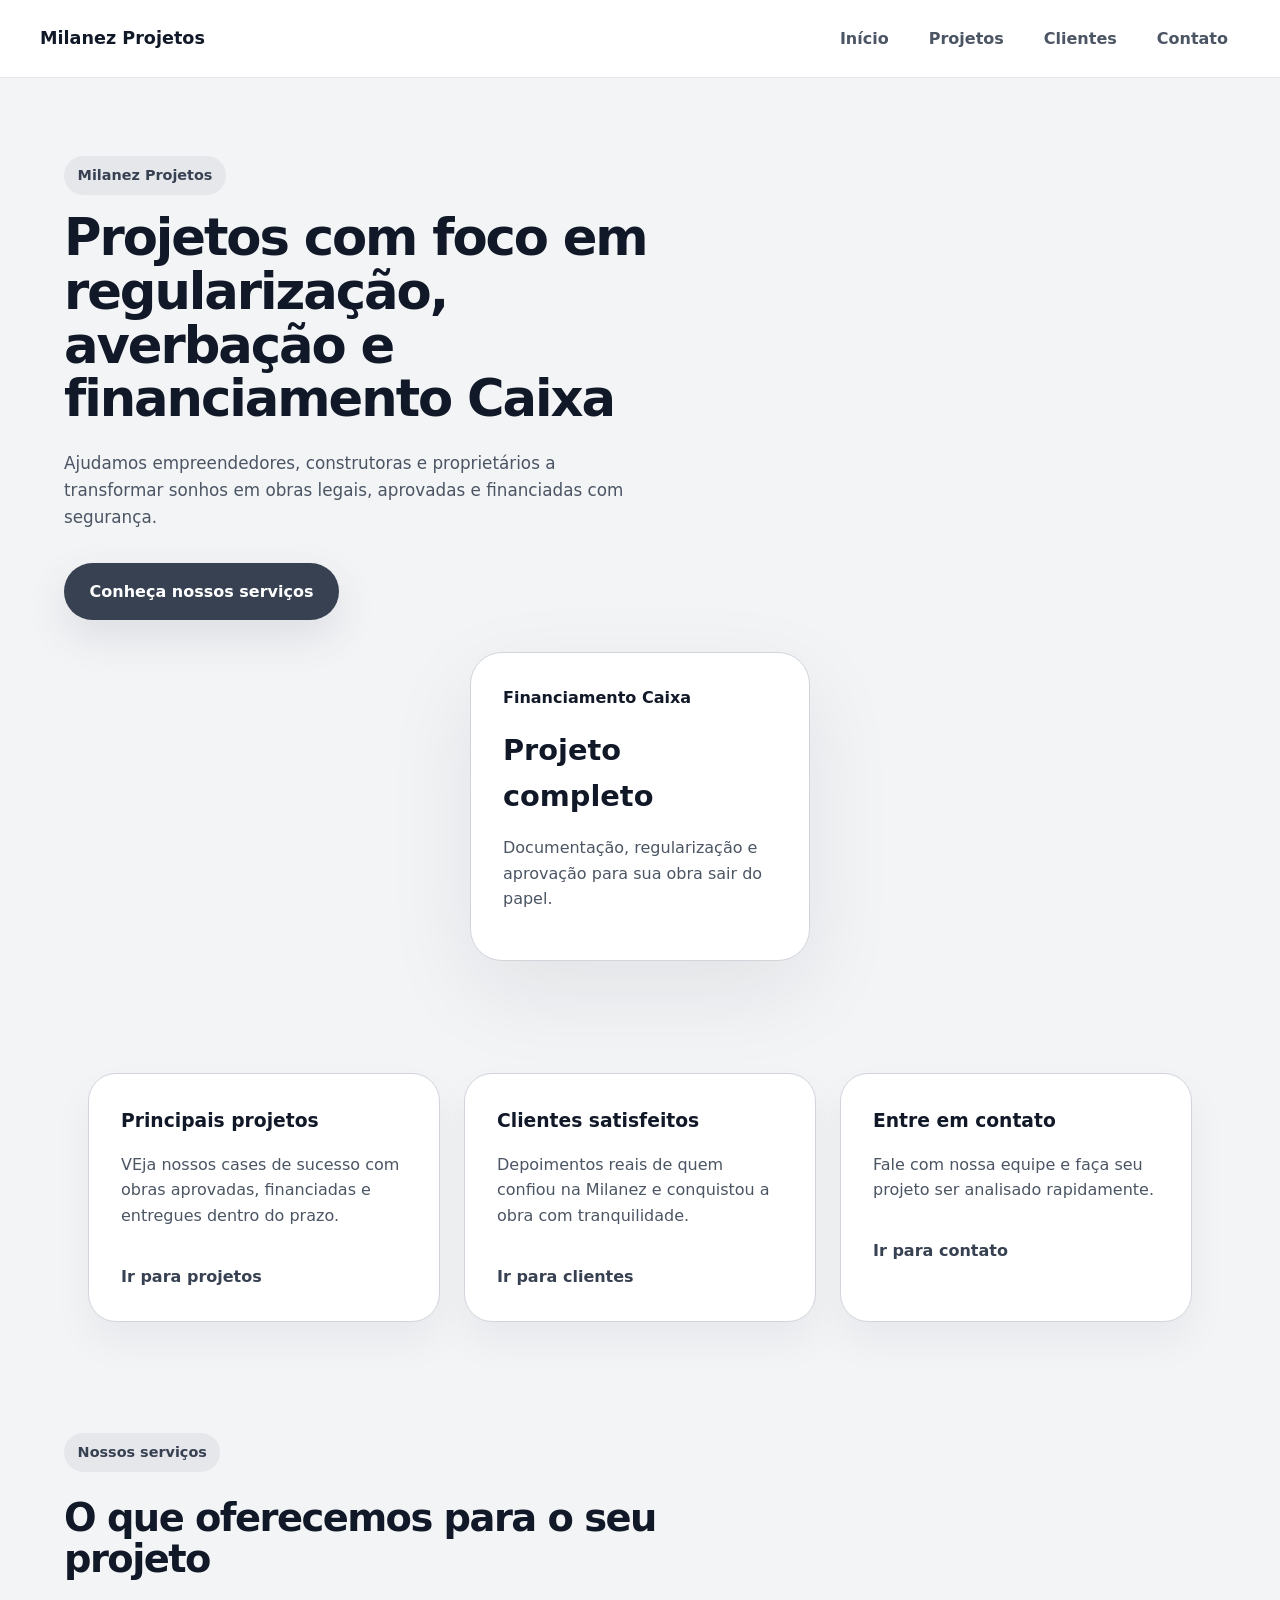
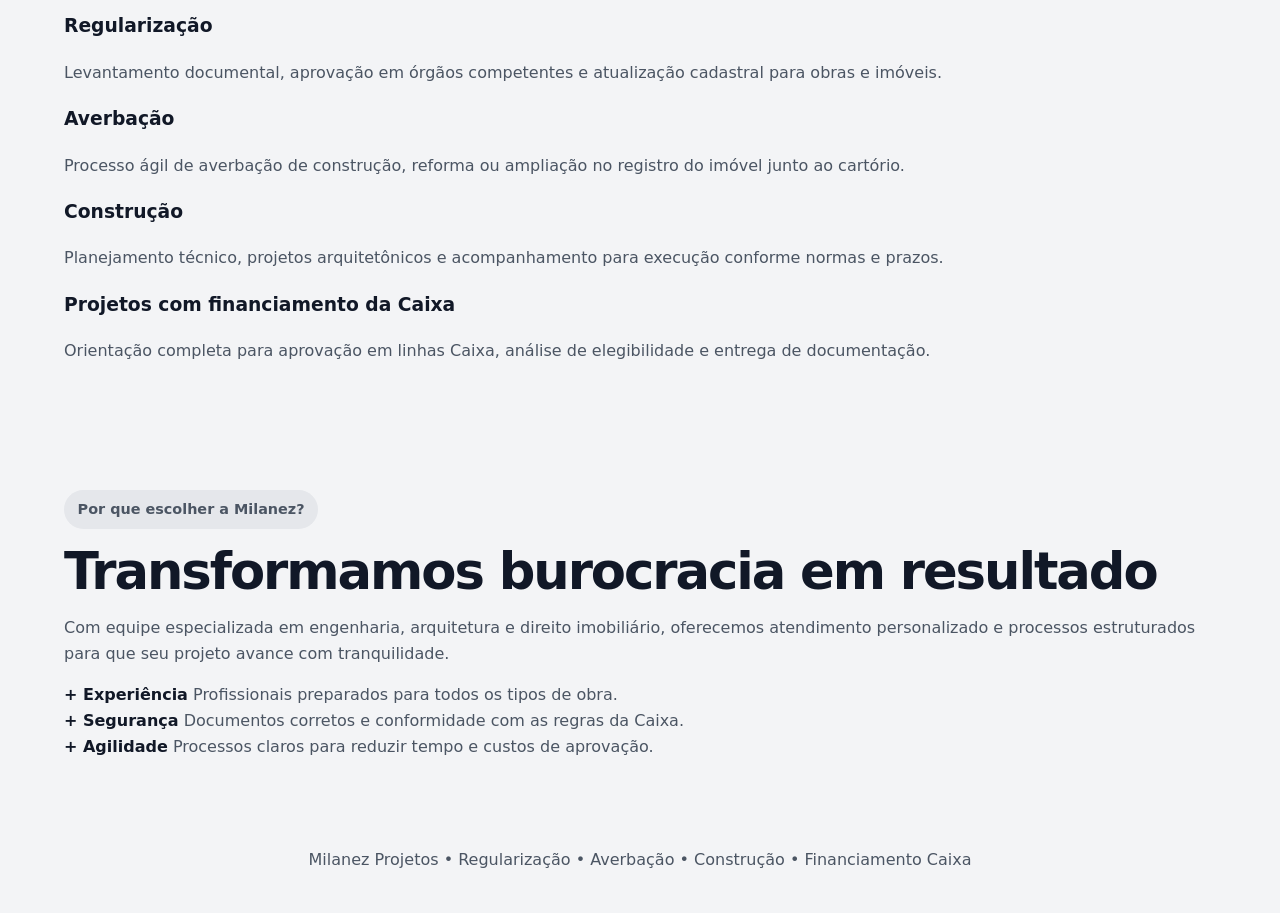
==== index.html @ ab1ea8e2 "." ====
<!DOCTYPE html>
<html lang="pt-BR">
<head>
  <meta charset="UTF-8" />
  <meta name="viewport" content="width=device-width, initial-scale=1.0" />
  <title>Milanez Projetos</title>
  <link rel="stylesheet" href="styles.css" />
</head>
<body>
  <header class="site-header">
    <div class="container header-inner">
      <a class="brand" href="index.html">Milanez Projetos</a>
      <nav class="main-nav">
        <a href="index.html">Início</a>
        <a href="projetos.html">Projetos</a>
        <a href="clientes.html">Clientes</a>
        <a href="contato.html">Contato</a>
      </nav>
    </div>
  </header>

  <header class="hero">
    <div class="hero-content">
      <p class="eyebrow">Milanez Projetos</p>
      <h1>Projetos com foco em regularização, averbação e financiamento Caixa</h1>
      <p class="hero-text">Ajudamos empreendedores, construtoras e proprietários a transformar sonhos em obras legais, aprovadas e financiadas com segurança.</p>
      <a href="#servicos" class="button">Conheça nossos serviços</a>
    </div>
    <div class="hero-image">
      <div class="card">
        <span>Financiamento Caixa</span>
        <h2>Projeto completo</h2>
        <p>Documentação, regularização e aprovação para sua obra sair do papel.</p>
      </div>
    </div>
  </header>

  <main>
    <section class="section-intro">
      <div class="container page-links">
        <article class="link-card">
          <h3>Principais projetos</h3>
          <p>VEja nossos cases de sucesso com obras aprovadas, financiadas e entregues dentro do prazo.</p>
          <a href="projetos.html">Ir para projetos</a>
        </article>
        <article class="link-card">
          <h3>Clientes satisfeitos</h3>
          <p>Depoimentos reais de quem confiou na Milanez e conquistou a obra com tranquilidade.</p>
          <a href="clientes.html">Ir para clientes</a>
        </article>
        <article class="link-card">
          <h3>Entre em contato</h3>
          <p>Fale com nossa equipe e faça seu projeto ser analisado rapidamente.</p>
          <a href="contato.html">Ir para contato</a>
        </article>
      </div>
    </section>

    <section id="servicos" class="services">
      <div class="section-header">
        <p class="eyebrow">Nossos serviços</p>
        <h2>O que oferecemos para o seu projeto</h2>
      </div>
      <div class="service-grid">
        <article class="service-card">
          <h3>Regularização</h3>
          <p>Levantamento documental, aprovação em órgãos competentes e atualização cadastral para obras e imóveis.</p>
        </article>
        <article class="service-card">
          <h3>Averbação</h3>
          <p>Processo ágil de averbação de construção, reforma ou ampliação no registro do imóvel junto ao cartório.</p>
        </article>
        <article class="service-card">
          <h3>Construção</h3>
          <p>Planejamento técnico, projetos arquitetônicos e acompanhamento para execução conforme normas e prazos.</p>
        </article>
        <article class="service-card">
          <h3>Projetos com financiamento da Caixa</h3>
          <p>Orientação completa para aprovação em linhas Caixa, análise de elegibilidade e entrega de documentação.</p>
        </article>
      </div>
    </section>

    <section class="about">
      <div class="about-text">
        <p class="eyebrow">Por que escolher a Milanez?</p>
        <h2>Transformamos burocracia em resultado</h2>
        <p>Com equipe especializada em engenharia, arquitetura e direito imobiliário, oferecemos atendimento personalizado e processos estruturados para que seu projeto avance com tranquilidade.</p>
      </div>
      <div class="about-list">
        <div class="feature">
          <strong>+ Experiência</strong>
          <span>Profissionais preparados para todos os tipos de obra.</span>
        </div>
        <div class="feature">
          <strong>+ Segurança</strong>
          <span>Documentos corretos e conformidade com as regras da Caixa.</span>
        </div>
        <div class="feature">
          <strong>+ Agilidade</strong>
          <span>Processos claros para reduzir tempo e custos de aprovação.</span>
        </div>
      </div>
    </section>
  </main>

  <footer class="footer">
    <p>Milanez Projetos • Regularização • Averbação • Construção • Financiamento Caixa</p>
  </footer>
</body>
</html>
---- styles.css ----
:root {
  color-scheme: light;
  color: #111827;
  background: #f3f4f6;
  font-family: "Inter", system-ui, -apple-system, BlinkMacSystemFont, "Segoe UI", sans-serif;
  line-height: 1.6;
}

* {
  box-sizing: border-box;
}

body {
  margin: 0;
  min-height: 100vh;
  background: #f3f4f6;
}

img {
  max-width: 100%;
  display: block;
}

button,
a {
  font: inherit;
}

.site-header {
  position: sticky;
  top: 0;
  z-index: 10;
  background: #ffffff;
  border-bottom: 1px solid #e5e7eb;
}

.container {
  width: min(1200px, calc(100% - 3rem));
  margin: 0 auto;
}

.header-inner {
  display: flex;
  align-items: center;
  justify-content: space-between;
  gap: 1rem;
  padding: 1rem 0;
}

.brand {
  color: #111827;
  font-weight: 700;
  font-size: 1.1rem;
  text-decoration: none;
}

.main-nav {
  display: flex;
  flex-wrap: wrap;
  gap: 1rem;
}

.main-nav a {
  color: #4b5563;
  text-decoration: none;
  font-weight: 600;
  padding: 0.6rem 0.75rem;
  border-radius: 999px;
  transition: background 0.2s ease, color 0.2s ease;
}

.main-nav a:hover,
.main-nav a:focus-visible {
  background: #e5e7eb;
  color: #111827;
}

.hero {
  display: grid;
  gap: 2rem;
  padding: 4rem 1.5rem;
  max-width: 1200px;
  margin: 0 auto;
  align-items: center;
}

.hero-content {
  max-width: 640px;
}

.eyebrow {
  display: inline-flex;
  align-items: center;
  gap: 0.5rem;
  padding: 0.5rem 0.85rem;
  background: #e5e7eb;
  border-radius: 999px;
  color: #374151;
  font-size: 0.9rem;
  font-weight: 700;
  margin-bottom: 1rem;
}

.hero h1,
.section-header h2,
.about-text h2,
.page-hero h1 {
  margin: 0;
  font-size: clamp(2rem, 4vw, 3.5rem);
  line-height: 1.05;
  letter-spacing: -0.04em;
  color: #111827;
}

.hero-text,
.service-card p,
.feature span,
.about-text p,
.footer p,
.hero-image .card p,
.page-hero p,
.link-card p,
.testimonial p,
.contact-info p {
  color: #4b5563;
}

.hero-text {
  font-size: 1.05rem;
  margin: 1.5rem 0 2rem;
  max-width: 35rem;
}

.button {
  display: inline-flex;
  align-items: center;
  justify-content: center;
  padding: 1rem 1.6rem;
  border-radius: 999px;
  background: #374151;
  color: white;
  text-decoration: none;
  font-weight: 700;
  box-shadow: 0 16px 40px rgba(55, 65, 81, 0.12);
  transition: transform 0.2s ease, background 0.2s ease;
}

.button:hover {
  transform: translateY(-2px);
  background: #1f2937;
}

.hero-image {
  display: flex;
  justify-content: center;
}

.hero-image .card {
  width: min(100%, 340px);
  padding: 2rem;
  background: #ffffff;
  border: 1px solid #d1d5db;
  border-radius: 32px;
  box-shadow: 0 30px 90px rgba(15, 23, 42, 0.08);
}

.hero-image .card span {
  display: inline-block;
  margin-bottom: 1rem;
  color: #111827;
  font-weight: 700;
}

.hero-image .card h2 {
  margin: 0 0 1rem;
  font-size: 1.8rem;
  color: #111827;
}

.services,
.about,
.section-intro,
.page-hero,
.projects,
.clients,
.contact-page {
  padding: 3rem 1.5rem;
  max-width: 1200px;
  margin: 0 auto;
}

.section-header {
  max-width: 720px;
  margin-bottom: 2rem;
}

.section-header h2 {
  margin-top: 0.65rem;
  font-size: clamp(2rem, 3vw, 3rem);
}

.page-links {
  display: grid;
  gap: 1.5rem;
  grid-template-columns: repeat(auto-fit, minmax(220px, 1fr));
}

.link-card {
  padding: 2rem;
  background: #ffffff;
  border-radius: 28px;
  border: 1px solid #d1d5db;
  box-shadow: 0 20px 40px rgba(15, 23, 42, 0.05);
}

.link-card h3 {
  margin-top: 0;
  margin-bottom: 1rem;
  color: #111827;
}

.link-card a {
  display: inline-flex;
  align-items: center;
  justify-content: center;
  margin-top: 1.2rem;
  text-decoration: none;
  color: #374151;
  font-weight: 700;
}

.project-grid,
.testimonial-grid {
  display: grid;
  gap: 1.5rem;
  grid-template-columns: repeat(auto-fit, minmax(260px, 1fr));
}

.project-card,
.testimonial,
.contact-card {
  padding: 2rem;
  background: #ffffff;
  border-radius: 28px;
  border: 1px solid #d1d5db;
  box-shadow: 0 20px 40px rgba(15, 23, 42, 0.05);
}

.project-card h3,
.testimonial h3,
.contact-card h3 {
  margin-top: 0;
  margin-bottom: 1rem;
  color: #111827;
}

.project-card p,
.testimonial p {
  margin: 0;
}

.testimonial {
  background: #f8fafc;
}

.author {
  margin-top: 1.2rem;
  color: #374151;
  font-weight: 700;
}

.contact-page .grid-two {
  display: grid;
  gap: 1.5rem;
  grid-template-columns: 1.3fr 1fr;
}

.contact-info,
.contact-card {
  background: #ffffff;
  border-radius: 28px;
  border: 1px solid #d1d5db;
  padding: 2rem;
  box-shadow: 0 20px 40px rgba(15, 23, 42, 0.05);
}

.contact-info h3,
.contact-card h3 {
  margin-top: 0;
  margin-bottom: 1rem;
  color: #111827;
}

.contact-info p,
.contact-card p {
  margin: 0.75rem 0;
}

.contact-detail {
  margin-top: 1.5rem;
  display: grid;
  gap: 1rem;
}

.contact-detail strong {
  display: block;
  color: #111827;
}

.contact-form label {
  display: block;
  margin-bottom: 0.5rem;
  color: #111827;
  font-weight: 600;
}

.contact-form input,
.contact-form textarea {
  width: 100%;
  padding: 0.95rem 1rem;
  border: 1px solid #d1d5db;
  border-radius: 16px;
  background: #f8fafc;
  color: #111827;
  margin-bottom: 1rem;
}

.contact-form textarea {
  min-height: 160px;
  resize: vertical;
}

.contact-form button {
  width: 100%;
  padding: 1rem 1.2rem;
  border: none;
  border-radius: 999px;
  background: #374151;
  color: white;
  font-weight: 700;
  cursor: pointer;
}

.contact-form button:hover {
  background: #1f2937;
}

.footer {
  padding: 1.5rem;
  text-align: center;
  color: #6b7280;
}

@media (max-width: 980px) {
  .contact-page .grid-two {
    grid-template-columns: 1fr;
  }
}

@media (max-width: 840px) {
  .hero,
  .about,
  .section-intro,
  .page-hero,
  .projects,
  .clients,
  .contact-page {
    padding-left: 1rem;
    padding-right: 1rem;
  }

  .hero,
  .about {
    grid-template-columns: 1fr;
  }

  .about {
    grid-template-columns: 1fr;
  }
}

@media (max-width: 560px) {
  .hero {
    padding-top: 3rem;
    padding-bottom: 3rem;
  }

  .hero-image .card {
    padding: 1.75rem;
  }
}
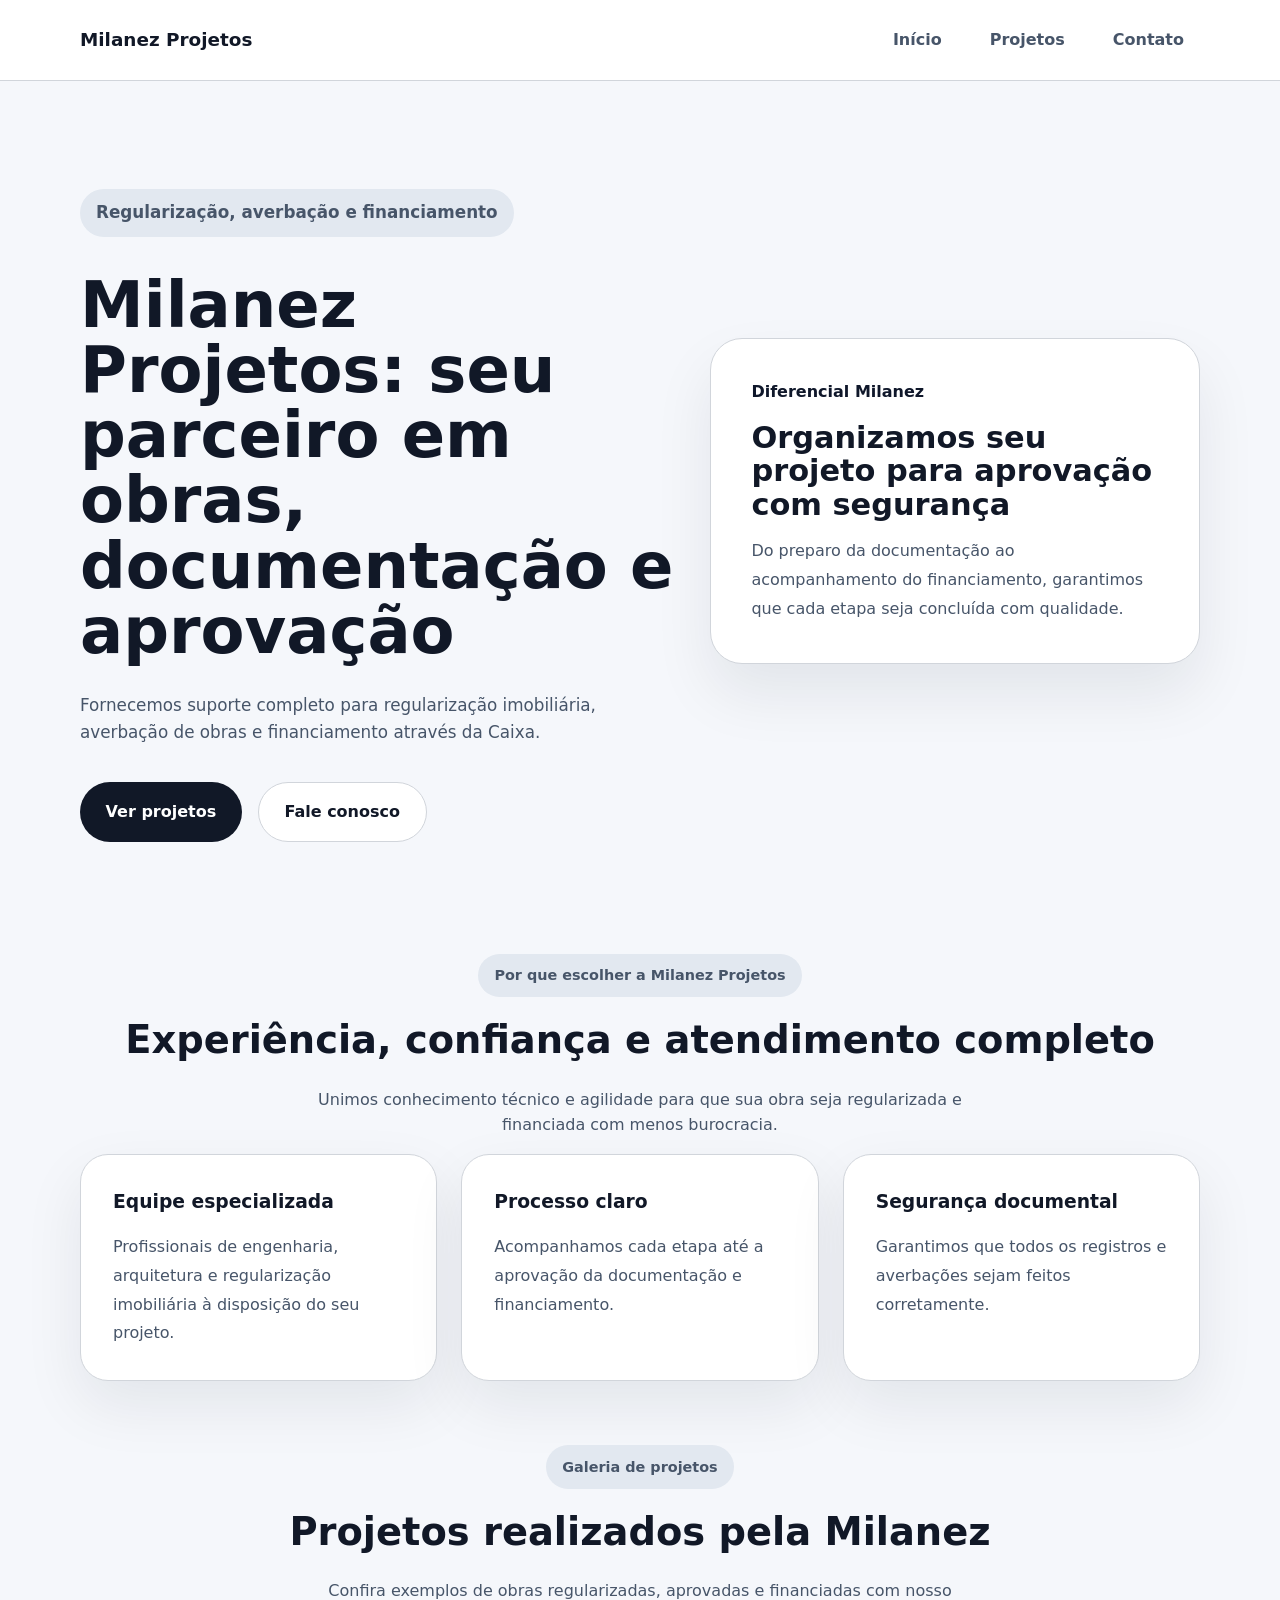
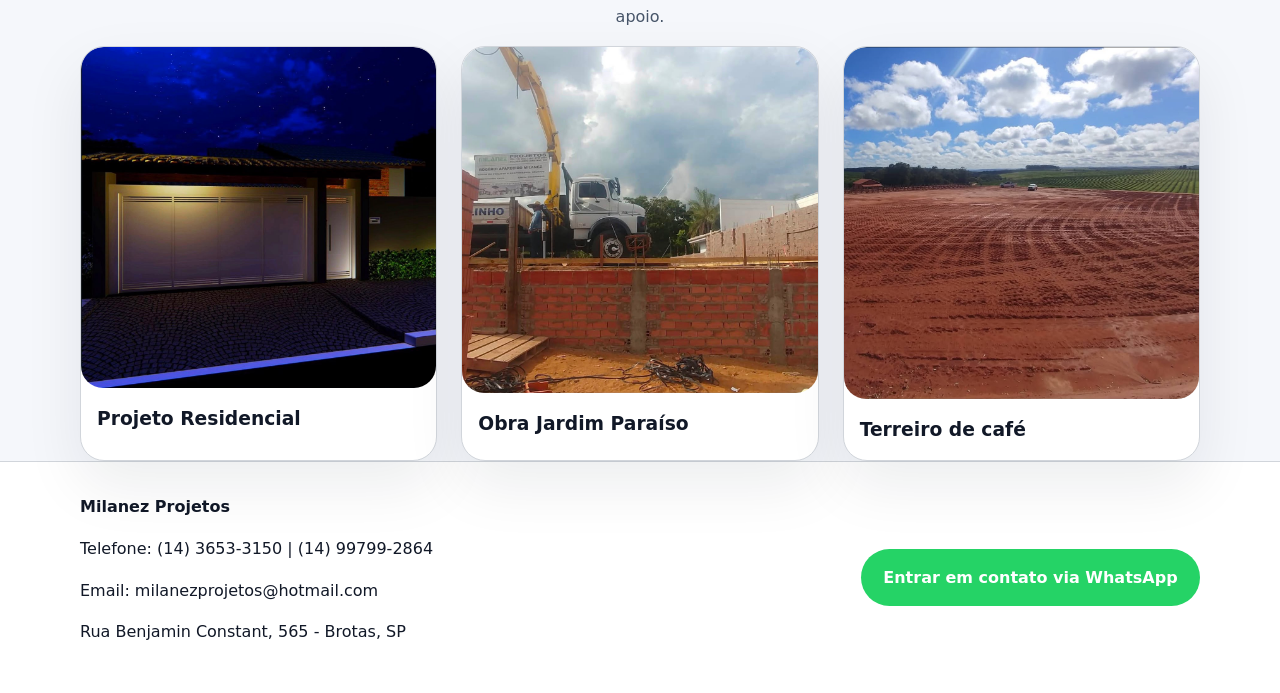
==== commit 04edd5e9: "." ====
--- a/index.html
+++ b/index.html
@@ -1,111 +1,100 @@
 <!DOCTYPE html>
 <html lang="pt-BR">
 <head>
-  <meta charset="UTF-8" />
-  <meta name="viewport" content="width=device-width, initial-scale=1.0" />
+  <meta charset="UTF-8">
+  <meta name="viewport" content="width=device-width, initial-scale=1.0">
   <title>Milanez Projetos</title>
-  <link rel="stylesheet" href="styles.css" />
+  <link rel="stylesheet" href="styles.css">
 </head>
 <body>
   <header class="site-header">
     <div class="container header-inner">
-      <a class="brand" href="index.html">Milanez Projetos</a>
+      <a class="brand" href="#inicio">Milanez Projetos</a>
       <nav class="main-nav">
-        <a href="index.html">Início</a>
-        <a href="projetos.html">Projetos</a>
-        <a href="clientes.html">Clientes</a>
-        <a href="contato.html">Contato</a>
+        <a href="#inicio">Início</a>
+        <a href="#projetos">Projetos</a>
+        <a href="#contato">Contato</a>
       </nav>
     </div>
   </header>
 
-  <header class="hero">
-    <div class="hero-content">
-      <p class="eyebrow">Milanez Projetos</p>
-      <h1>Projetos com foco em regularização, averbação e financiamento Caixa</h1>
-      <p class="hero-text">Ajudamos empreendedores, construtoras e proprietários a transformar sonhos em obras legais, aprovadas e financiadas com segurança.</p>
-      <a href="#servicos" class="button">Conheça nossos serviços</a>
-    </div>
-    <div class="hero-image">
-      <div class="card">
-        <span>Financiamento Caixa</span>
-        <h2>Projeto completo</h2>
-        <p>Documentação, regularização e aprovação para sua obra sair do papel.</p>
+  <main>
+    <section id="inicio" class="hero">
+      <div class="container hero-inner">
+        <div class="hero-copy">
+          <p class="eyebrow">Regularização, averbação e financiamento</p>
+          <h2>Milanez Projetos: seu parceiro em obras, documentação e aprovação</h2>
+          <p>Fornecemos suporte completo para regularização imobiliária, averbação de obras e financiamento através da Caixa.</p>
+          <div class="buttons">
+            <a href="#projetos" class="button">Ver projetos</a>
+            <a href="#contato" class="button secondary">Fale conosco</a>
+          </div>
+        </div>
+        <div class="hero-visual">
+          <div class="hero-card">
+            <span>Diferencial Milanez</span>
+            <h2>Organizamos seu projeto para aprovação com segurança</h2>
+            <p>Do preparo da documentação ao acompanhamento do financiamento, garantimos que cada etapa seja concluída com qualidade.</p>
+          </div>
+        </div>
       </div>
-    </div>
-  </header>
+    </section>
 
-  <main>
-    <section class="section-intro">
-      <div class="container page-links">
-        <article class="link-card">
-          <h3>Principais projetos</h3>
-          <p>VEja nossos cases de sucesso com obras aprovadas, financiadas e entregues dentro do prazo.</p>
-          <a href="projetos.html">Ir para projetos</a>
+    <section class="about">
+      <div class="container section-header">
+        <p class="eyebrow">Por que escolher a Milanez Projetos</p>
+        <h2>Experiência, confiança e atendimento completo</h2>
+        <p>Unimos conhecimento técnico e agilidade para que sua obra seja regularizada e financiada com menos burocracia.</p>
+      </div>
+      <div class="container section-grid">
+        <article class="card">
+          <h3>Equipe especializada</h3>
+          <p>Profissionais de engenharia, arquitetura e regularização imobiliária à disposição do seu projeto.</p>
         </article>
-        <article class="link-card">
-          <h3>Clientes satisfeitos</h3>
-          <p>Depoimentos reais de quem confiou na Milanez e conquistou a obra com tranquilidade.</p>
-          <a href="clientes.html">Ir para clientes</a>
+        <article class="card">
+          <h3>Processo claro</h3>
+          <p>Acompanhamos cada etapa até a aprovação da documentação e financiamento.</p>
         </article>
-        <article class="link-card">
-          <h3>Entre em contato</h3>
-          <p>Fale com nossa equipe e faça seu projeto ser analisado rapidamente.</p>
-          <a href="contato.html">Ir para contato</a>
+        <article class="card">
+          <h3>Segurança documental</h3>
+          <p>Garantimos que todos os registros e averbações sejam feitos corretamente.</p>
         </article>
       </div>
     </section>
 
-    <section id="servicos" class="services">
-      <div class="section-header">
-        <p class="eyebrow">Nossos serviços</p>
-        <h2>O que oferecemos para o seu projeto</h2>
+    <section id="projetos" class="gallery">
+      <div class="container section-header">
+        <p class="eyebrow">Galeria de projetos</p>
+        <h2>Projetos realizados pela Milanez</h2>
+        <p>Confira exemplos de obras regularizadas, aprovadas e financiadas com nosso apoio.</p>
       </div>
-      <div class="service-grid">
-        <article class="service-card">
-          <h3>Regularização</h3>
-          <p>Levantamento documental, aprovação em órgãos competentes e atualização cadastral para obras e imóveis.</p>
+      <div class="container gallery-grid">
+        <article class="gallery-item">
+          <img src="imagens/milanez1.jpeg" alt="Projeto residencial regularizado">
+          <h3> Projeto Residencial </h3>
         </article>
-        <article class="service-card">
-          <h3>Averbação</h3>
-          <p>Processo ágil de averbação de construção, reforma ou ampliação no registro do imóvel junto ao cartório.</p>
+        <article class="gallery-item">
+          <img src="imagens/milanez2.jpeg" alt="Projeto comercial aprovado">
+          <h3>Obra Jardim Paraíso</h3>
         </article>
-        <article class="service-card">
-          <h3>Construção</h3>
-          <p>Planejamento técnico, projetos arquitetônicos e acompanhamento para execução conforme normas e prazos.</p>
+        <article class="gallery-item">
+          <img src="imagens/milanez3.jpeg" alt="Averbação de obra">
+          <h3>Terreiro de café </h3>
         </article>
-        <article class="service-card">
-          <h3>Projetos com financiamento da Caixa</h3>
-          <p>Orientação completa para aprovação em linhas Caixa, análise de elegibilidade e entrega de documentação.</p>
-        </article>
-      </div>
-    </section>
-
-    <section class="about">
-      <div class="about-text">
-        <p class="eyebrow">Por que escolher a Milanez?</p>
-        <h2>Transformamos burocracia em resultado</h2>
-        <p>Com equipe especializada em engenharia, arquitetura e direito imobiliário, oferecemos atendimento personalizado e processos estruturados para que seu projeto avance com tranquilidade.</p>
-      </div>
-      <div class="about-list">
-        <div class="feature">
-          <strong>+ Experiência</strong>
-          <span>Profissionais preparados para todos os tipos de obra.</span>
-        </div>
-        <div class="feature">
-          <strong>+ Segurança</strong>
-          <span>Documentos corretos e conformidade com as regras da Caixa.</span>
-        </div>
-        <div class="feature">
-          <strong>+ Agilidade</strong>
-          <span>Processos claros para reduzir tempo e custos de aprovação.</span>
-        </div>
       </div>
     </section>
   </main>
 
-  <footer class="footer">
-    <p>Milanez Projetos • Regularização • Averbação • Construção • Financiamento Caixa</p>
+  <footer id="contato" class="footer">
+    <div class="container footer-inner">
+      <div>
+        <p class="footer-title">Milanez Projetos</p>
+        <p>Telefone: (14) 3653-3150 | (14) 99799-2864</p>
+        <p>Email: milanezprojetos@hotmail.com</p>
+        <p>Rua Benjamin Constant, 565 - Brotas, SP</p>
+      </div>
+      <a class="whatsapp-button" href="https://wa.me/551436533150?text=Olá%20Milanez%20Projetos,%20gostaria%20de%20mais%20informações" target="_blank" rel="noreferrer">Entrar em contato via WhatsApp</a>
+    </div>
   </footer>
 </body>
 </html>
--- a/styles.css
+++ b/styles.css
@@ -1,8 +1,8 @@
 :root {
   color-scheme: light;
   color: #111827;
-  background: #f3f4f6;
-  font-family: "Inter", system-ui, -apple-system, BlinkMacSystemFont, "Segoe UI", sans-serif;
+  background: #f5f7fb;
+  font-family: Inter, system-ui, -apple-system, BlinkMacSystemFont, "Segoe UI", sans-serif;
   line-height: 1.6;
 }
 
@@ -13,17 +13,17 @@
 body {
   margin: 0;
   min-height: 100vh;
-  background: #f3f4f6;
+  background: #f5f7fb;
 }
 
 img {
-  max-width: 100%;
+  width: 100%;
   display: block;
-}
-
-button,
+  border-radius: 22px;
+}
+
 a {
-  font: inherit;
+  color: inherit;
 }
 
 .site-header {
@@ -31,11 +31,11 @@
   top: 0;
   z-index: 10;
   background: #ffffff;
-  border-bottom: 1px solid #e5e7eb;
+  border-bottom: 1px solid #d1d5db;
 }
 
 .container {
-  width: min(1200px, calc(100% - 3rem));
+  width: min(1120px, calc(100% - 2rem));
   margin: 0 auto;
 }
 
@@ -44,348 +44,297 @@
   align-items: center;
   justify-content: space-between;
   gap: 1rem;
-  padding: 1rem 0;
+  height: 5rem;
 }
 
 .brand {
-  color: #111827;
-  font-weight: 700;
-  font-size: 1.1rem;
+  font-weight: 800;
+  font-size: 1.15rem;
   text-decoration: none;
 }
 
 .main-nav {
+  display: flex;
+  gap: 1rem;
+}
+
+.main-nav a {
+  text-decoration: none;
+  color: #475569;
+  font-weight: 600;
+  padding: 0.65rem 1rem;
+  border-radius: 999px;
+  transition: background 0.2s ease;
+}
+
+.main-nav a:hover {
+  background: #eef2f8;
+}
+
+.hero {
+  padding: 5rem 0 3rem;
+}
+
+.hero-inner {
+  display: grid;
+  grid-template-columns: 1.1fr 0.9fr;
+  gap: 2rem;
+  align-items: center;
+}
+
+.eyebrow {
+  display: inline-block;
+  margin-bottom: 1rem;
+  padding: 0.65rem 1rem;
+  background: #e2e8f0;
+  color: #334155;
+  font-size: 0.9rem;
+  font-weight: 700;
+  border-radius: 999px;
+}
+
+.hero-copy h2 {
+  margin: 0;
+  font-size: clamp(2.5rem, 5vw, 4rem);
+  line-height: 1.02;
+}
+
+.hero-copy p {
+  margin: 1.75rem 0 2.25rem;
+  color: #475569;
+  max-width: 100%;
+  font-size: 1.05rem;
+}
+
+.buttons {
   display: flex;
   flex-wrap: wrap;
   gap: 1rem;
 }
 
-.main-nav a {
-  color: #4b5563;
-  text-decoration: none;
-  font-weight: 600;
-  padding: 0.6rem 0.75rem;
-  border-radius: 999px;
-  transition: background 0.2s ease, color 0.2s ease;
-}
-
-.main-nav a:hover,
-.main-nav a:focus-visible {
-  background: #e5e7eb;
-  color: #111827;
-}
-
-.hero {
-  display: grid;
-  gap: 2rem;
-  padding: 4rem 1.5rem;
-  max-width: 1200px;
-  margin: 0 auto;
-  align-items: center;
-}
-
-.hero-content {
-  max-width: 640px;
-}
-
-.eyebrow {
-  display: inline-flex;
-  align-items: center;
-  gap: 0.5rem;
-  padding: 0.5rem 0.85rem;
-  background: #e5e7eb;
-  border-radius: 999px;
-  color: #374151;
-  font-size: 0.9rem;
-  font-weight: 700;
-  margin-bottom: 1rem;
-}
-
-.hero h1,
-.section-header h2,
-.about-text h2,
-.page-hero h1 {
-  margin: 0;
-  font-size: clamp(2rem, 4vw, 3.5rem);
-  line-height: 1.05;
-  letter-spacing: -0.04em;
-  color: #111827;
-}
-
-.hero-text,
-.service-card p,
-.feature span,
-.about-text p,
-.footer p,
-.hero-image .card p,
-.page-hero p,
-.link-card p,
-.testimonial p,
-.contact-info p {
-  color: #4b5563;
-}
-
-.hero-text {
-  font-size: 1.05rem;
-  margin: 1.5rem 0 2rem;
-  max-width: 35rem;
-}
-
 .button {
   display: inline-flex;
   align-items: center;
   justify-content: center;
+  gap: 0.5rem;
   padding: 1rem 1.6rem;
   border-radius: 999px;
-  background: #374151;
-  color: white;
+  background: #111827;
+  color: #ffffff;
   text-decoration: none;
   font-weight: 700;
-  box-shadow: 0 16px 40px rgba(55, 65, 81, 0.12);
   transition: transform 0.2s ease, background 0.2s ease;
 }
 
 .button:hover {
   transform: translateY(-2px);
-  background: #1f2937;
-}
-
-.hero-image {
-  display: flex;
-  justify-content: center;
-}
-
-.hero-image .card {
-  width: min(100%, 340px);
-  padding: 2rem;
+  background: #0f172a;
+}
+
+.button.secondary {
+  background: #ffffff;
+  color: #111827;
+  border: 1px solid #d1d5db;
+}
+
+.hero-visual {
+  display: flex;
+  justify-content: flex-end;
+}
+
+.hero-card {
+  padding: 2.5rem;
   background: #ffffff;
   border: 1px solid #d1d5db;
   border-radius: 32px;
-  box-shadow: 0 30px 90px rgba(15, 23, 42, 0.08);
-}
-
-.hero-image .card span {
+  box-shadow: 0 30px 60px rgba(15, 23, 42, 0.08);
+}
+
+.hero-card span {
   display: inline-block;
   margin-bottom: 1rem;
-  color: #111827;
-  font-weight: 700;
-}
-
-.hero-image .card h2 {
-  margin: 0 0 1rem;
-  font-size: 1.8rem;
-  color: #111827;
-}
-
-.services,
-.about,
-.section-intro,
-.page-hero,
-.projects,
-.clients,
-.contact-page {
-  padding: 3rem 1.5rem;
-  max-width: 1200px;
-  margin: 0 auto;
+  color: #0f172a;
+  font-weight: 700;
+}
+
+.hero-card h2 {
+  margin: 0;
+  font-size: 1.9rem;
+  line-height: 1.1;
+}
+
+.hero-card p {
+  margin: 1rem 0 0;
+  color: #475569;
+  line-height: 1.8;
 }
 
 .section-header {
-  max-width: 720px;
-  margin-bottom: 2rem;
+  text-align: center;
+  padding: 3rem 0 1rem;
 }
 
 .section-header h2 {
-  margin-top: 0.65rem;
-  font-size: clamp(2rem, 3vw, 3rem);
-}
-
-.page-links {
+  margin: 0.75rem 0 0;
+  font-size: clamp(2rem, 3vw, 2.75rem);
+}
+
+.section-header p {
+  margin: 1rem auto 0;
+  max-width: 42rem;
+  color: #475569;
+}
+
+.section-grid,
+.gallery-grid {
   display: grid;
   gap: 1.5rem;
-  grid-template-columns: repeat(auto-fit, minmax(220px, 1fr));
-}
-
-.link-card {
+}
+
+.section-grid {
+  grid-template-columns: repeat(auto-fit, minmax(250px, 1fr));
+}
+
+.card {
   padding: 2rem;
   background: #ffffff;
   border-radius: 28px;
   border: 1px solid #d1d5db;
-  box-shadow: 0 20px 40px rgba(15, 23, 42, 0.05);
-}
-
-.link-card h3 {
-  margin-top: 0;
-  margin-bottom: 1rem;
+  box-shadow: 0 24px 60px rgba(15, 23, 42, 0.08);
+}
+
+.card h3 {
+  margin: 0 0 1rem;
   color: #111827;
 }
 
-.link-card a {
+.card p {
+  margin: 0;
+  color: #475569;
+  line-height: 1.8;
+}
+
+.gallery-grid {
+  grid-template-columns: repeat(auto-fit, minmax(220px, 1fr));
+}
+
+.gallery-item {
+  position: relative;
+  overflow: hidden;
+  border-radius: 24px;
+  box-shadow: 0 24px 60px rgba(15, 23, 42, 0.08);
+  border: 1px solid #d1d5db;
+  background: #ffffff;
+}
+
+.gallery-item h3 {
+  margin: 1rem;
+  color: #111827;
+}
+
+.footer {
+  background: #ffffff;
+  border-top: 1px solid #d1d5db;
+  padding: 2rem 0;
+}
+
+.footer-inner {
+  display: flex;
+  justify-content: space-between;
+  align-items: center;
+  gap: 1rem;
+}
+
+.footer-title {
+  font-weight: 700;
+  margin: 0 0 0.4rem;
+}
+
+.whatsapp-button {
   display: inline-flex;
   align-items: center;
   justify-content: center;
-  margin-top: 1.2rem;
+  padding: 1rem 1.4rem;
+  border-radius: 999px;
+  background: #25d366;
+  color: white;
+  font-weight: 700;
   text-decoration: none;
-  color: #374151;
-  font-weight: 700;
-}
-
-.project-grid,
-.testimonial-grid {
-  display: grid;
-  gap: 1.5rem;
-  grid-template-columns: repeat(auto-fit, minmax(260px, 1fr));
-}
-
-.project-card,
-.testimonial,
-.contact-card {
-  padding: 2rem;
-  background: #ffffff;
-  border-radius: 28px;
-  border: 1px solid #d1d5db;
-  box-shadow: 0 20px 40px rgba(15, 23, 42, 0.05);
-}
-
-.project-card h3,
-.testimonial h3,
-.contact-card h3 {
-  margin-top: 0;
-  margin-bottom: 1rem;
-  color: #111827;
-}
-
-.project-card p,
-.testimonial p {
-  margin: 0;
-}
-
-.testimonial {
-  background: #f8fafc;
-}
-
-.author {
-  margin-top: 1.2rem;
-  color: #374151;
-  font-weight: 700;
-}
-
-.contact-page .grid-two {
-  display: grid;
-  gap: 1.5rem;
-  grid-template-columns: 1.3fr 1fr;
-}
-
-.contact-info,
-.contact-card {
-  background: #ffffff;
-  border-radius: 28px;
-  border: 1px solid #d1d5db;
-  padding: 2rem;
-  box-shadow: 0 20px 40px rgba(15, 23, 42, 0.05);
-}
-
-.contact-info h3,
-.contact-card h3 {
-  margin-top: 0;
-  margin-bottom: 1rem;
-  color: #111827;
-}
-
-.contact-info p,
-.contact-card p {
-  margin: 0.75rem 0;
-}
-
-.contact-detail {
-  margin-top: 1.5rem;
-  display: grid;
-  gap: 1rem;
-}
-
-.contact-detail strong {
-  display: block;
-  color: #111827;
-}
-
-.contact-form label {
-  display: block;
-  margin-bottom: 0.5rem;
-  color: #111827;
-  font-weight: 600;
-}
-
-.contact-form input,
-.contact-form textarea {
-  width: 100%;
-  padding: 0.95rem 1rem;
-  border: 1px solid #d1d5db;
-  border-radius: 16px;
-  background: #f8fafc;
-  color: #111827;
-  margin-bottom: 1rem;
-}
-
-.contact-form textarea {
-  min-height: 160px;
-  resize: vertical;
-}
-
-.contact-form button {
-  width: 100%;
-  padding: 1rem 1.2rem;
-  border: none;
-  border-radius: 999px;
-  background: #374151;
-  color: white;
-  font-weight: 700;
-  cursor: pointer;
-}
-
-.contact-form button:hover {
-  background: #1f2937;
-}
-
-.footer {
-  padding: 1.5rem;
-  text-align: center;
-  color: #6b7280;
+  transition: background 0.2s ease, transform 0.2s ease;
+}
+
+.whatsapp-button:hover {
+  transform: translateY(-1px);
+  background: #1ebe5d;
 }
 
 @media (max-width: 980px) {
-  .contact-page .grid-two {
+  .container {
+    width: min(100%, calc(100% - 2rem));
+  }
+
+  .hero-inner,
+  .footer-inner {
+    flex-direction: column;
+    align-items: stretch;
+  }
+
+  .hero-card,
+  .card,
+  .gallery-item,
+  .footer-inner {
+    width: 100%;
+  }
+}
+
+@media (max-width: 760px) {
+  .hero-inner {
     grid-template-columns: 1fr;
   }
-}
-
-@media (max-width: 840px) {
-  .hero,
-  .about,
-  .section-intro,
-  .page-hero,
-  .projects,
-  .clients,
-  .contact-page {
-    padding-left: 1rem;
-    padding-right: 1rem;
-  }
-
-  .hero,
-  .about {
-    grid-template-columns: 1fr;
-  }
-
-  .about {
-    grid-template-columns: 1fr;
+
+  .hero-copy h1 {
+    font-size: clamp(2rem, 8vw, 3rem);
+  }
+
+  .main-nav {
+    flex-wrap: wrap;
+    justify-content: center;
+  }
+
+  .hero-card {
+    padding: 2rem;
   }
 }
 
 @media (max-width: 560px) {
   .hero {
-    padding-top: 3rem;
-    padding-bottom: 3rem;
-  }
-
-  .hero-image .card {
-    padding: 1.75rem;
-  }
-}
+    padding-top: 2rem;
+    padding-bottom: 2rem;
+  }
+
+  .header-inner {
+    flex-direction: column;
+    align-items: stretch;
+    gap: 0.75rem;
+    height: auto;
+  }
+
+  .hero-copy p {
+    font-size: 1rem;
+  }
+
+  .hero-copy h1 {
+    font-size: clamp(2rem, 9vw, 2.7rem);
+  }
+
+  .buttons,
+  .main-nav a,
+  .whatsapp-button {
+    width: 100%;
+  }
+
+  .hero-visual {
+    justify-content: center;
+  }
+}
+
